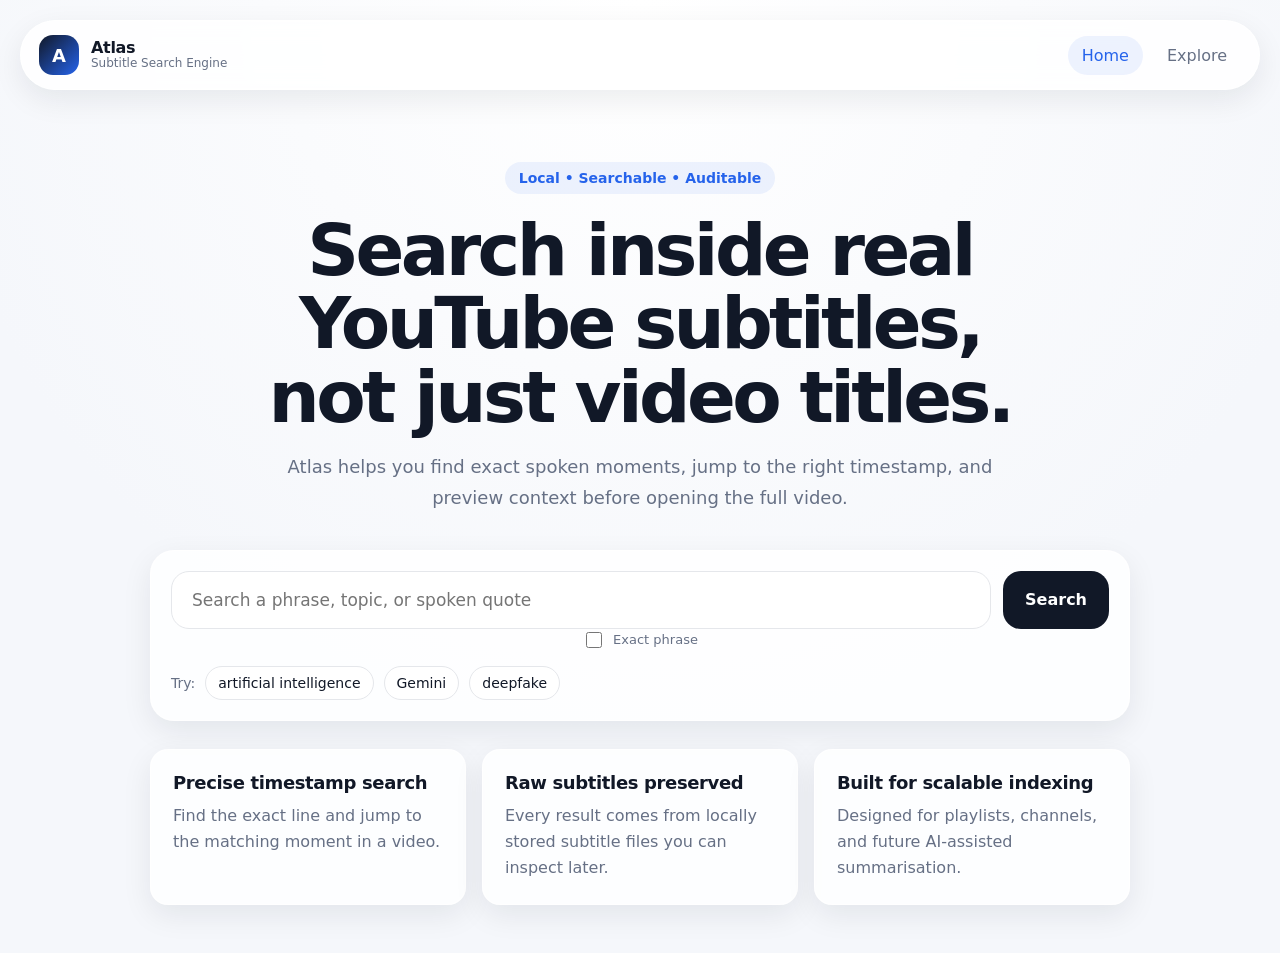
==== templates/index.html @ 1db36b54 "Initial commit" ====
<!DOCTYPE html>
<html lang="en">
<head>
  <meta charset="UTF-8" />
  <meta name="viewport" content="width=device-width, initial-scale=1.0" />
  <title>Atlas — Search Inside YouTube Subtitles</title>
  <link rel="stylesheet" href="/static/css/base.css" />
  <link rel="stylesheet" href="/static/css/index.css" />
</head>
<body>
  <header class="site-header">
    <div class="brand">
      <div class="brand-mark">A</div>
      <div class="brand-text">
        <span class="brand-title">Atlas</span>
        <span class="brand-subtitle">Subtitle Search Engine</span>
      </div>
    </div>

    <nav class="top-nav">
      <a href="/" class="nav-link active">Home</a>
      <a href="/results?q=Gemini" class="nav-link">Explore</a>
    </nav>
  </header>

  <main class="hero">
    <div class="hero-badge">Local • Searchable • Auditable</div>

    <h1 class="hero-title">
      Search inside real YouTube subtitles, not just video titles.
    </h1>

    <p class="hero-text">
      Atlas helps you find exact spoken moments, jump to the right timestamp,
      and preview context before opening the full video.
    </p>

    <form id="search-form" class="search-panel">
      <div class="search-input-wrap">
        <input
          id="search-input"
          class="search-input"
          type="text"
          placeholder="Search a phrase, topic, or spoken quote"
          autocomplete="off"
        />
        <button class="search-button" type="submit">Search</button>
      </div>

      <label class="exact-toggle">
  <input id="exact-search-toggle" type="checkbox" />
  <span>Exact phrase</span>
</label>

      <div class="search-hints">
        <span>Try:</span>
        <button type="button" class="hint-chip" data-query="artificial intelligence">artificial intelligence</button>
        <button type="button" class="hint-chip" data-query="Gemini">Gemini</button>
        <button type="button" class="hint-chip" data-query="deepfake">deepfake</button>
      </div>
    </form>

    <section class="feature-grid">
      <article class="feature-card">
        <h2>Precise timestamp search</h2>
        <p>Find the exact line and jump to the matching moment in a video.</p>
      </article>

      <article class="feature-card">
        <h2>Raw subtitles preserved</h2>
        <p>Every result comes from locally stored subtitle files you can inspect later.</p>
      </article>

      <article class="feature-card">
        <h2>Built for scalable indexing</h2>
        <p>Designed for playlists, channels, and future AI-assisted summarisation.</p>
      </article>
    </section>
  </main>

  <script src="/static/js/home.js"></script>
</body>
</html>
---- static/css/base.css ----
:root {
  --bg: #f5f7fb;
  --panel: rgba(255, 255, 255, 0.82);
  --panel-strong: #ffffff;
  --text: #111827;
  --muted: #667085;
  --line: #e5e7eb;
  --line-strong: #d0d5dd;
  --accent: #2563eb;
  --accent-soft: rgba(37, 99, 235, 0.08);
  --shadow: 0 10px 30px rgba(17, 24, 39, 0.08);
  --radius-lg: 24px;
  --radius-md: 18px;
  --radius-sm: 12px;
  --max-width: 1240px;
}

* {
  box-sizing: border-box;
}

html,
body {
  margin: 0;
  padding: 0;
  min-height: 100%;
  background: radial-gradient(circle at top, #ffffff 0%, var(--bg) 65%);
  color: var(--text);
  font-family: Inter, ui-sans-serif, system-ui, -apple-system, BlinkMacSystemFont, "Segoe UI", sans-serif;
}

a {
  color: inherit;
  text-decoration: none;
}

button,
input {
  font: inherit;
}

.hidden {
  display: none;
}

.site-header {
  width: min(var(--max-width), calc(100% - 32px));
  margin: 20px auto 0;
  padding: 14px 18px;
  background: var(--panel);
  border: 1px solid rgba(255, 255, 255, 0.7);
  backdrop-filter: blur(14px);
  border-radius: 999px;
  box-shadow: var(--shadow);
  display: flex;
  align-items: center;
  justify-content: space-between;
  gap: 16px;
}

.brand {
  display: flex;
  align-items: center;
  gap: 12px;
}

.brand-link {
  min-width: 0;
}

.brand-mark {
  width: 40px;
  height: 40px;
  border-radius: 14px;
  background: linear-gradient(135deg, #111827, #2563eb);
  color: #fff;
  display: grid;
  place-items: center;
  font-weight: 700;
  font-size: 18px;
  flex-shrink: 0;
}

.brand-text {
  display: flex;
  flex-direction: column;
  line-height: 1.05;
}

.brand-title {
  font-weight: 700;
  letter-spacing: -0.02em;
}

.brand-subtitle {
  color: var(--muted);
  font-size: 12px;
}

.search-input {
  width: 100%;
  border: 1px solid var(--line);
  background: #fff;
  color: var(--text);
  outline: none;
  transition: border-color 0.18s ease, box-shadow 0.18s ease;
}

.search-input:focus {
  border-color: rgba(37, 99, 235, 0.45);
  box-shadow: 0 0 0 4px rgba(37, 99, 235, 0.08);
}

.search-button {
  border: none;
  background: #111827;
  color: #fff;
  font-weight: 600;
  cursor: pointer;
  transition: background 0.18s ease, transform 0.12s ease;
}

.search-button:hover {
  background: #1f2937;
}

.search-button:active {
  transform: translateY(1px);
}

.search-input.compact {
  padding: 14px 16px;
  border-radius: 14px;
  font-size: 15px;
}

.search-button.compact {
  min-height: 48px;
  border-radius: 14px;
  padding: 0 18px;
}

@media (max-width: 980px) {
  .site-header {
    align-items: stretch;
    flex-direction: column;
  }
}
---- static/css/index.css ----
.top-nav {
  display: flex;
  gap: 10px;
}

.nav-link {
  padding: 10px 14px;
  border-radius: 999px;
  color: var(--muted);
  transition: background 0.18s ease, color 0.18s ease;
}

.nav-link.active,
.nav-link:hover {
  background: var(--accent-soft);
  color: var(--accent);
}

.hero {
  width: min(980px, calc(100% - 32px));
  margin: 72px auto 48px;
  text-align: center;
}

.hero-badge {
  display: inline-block;
  padding: 8px 14px;
  border-radius: 999px;
  background: var(--accent-soft);
  color: var(--accent);
  font-size: 14px;
  font-weight: 600;
}

.hero-title {
  margin: 20px auto 0;
  max-width: 820px;
  font-size: clamp(40px, 7vw, 72px);
  line-height: 1.02;
  letter-spacing: -0.05em;
}

.hero-text {
  max-width: 760px;
  margin: 18px auto 0;
  color: var(--muted);
  font-size: 18px;
  line-height: 1.7;
}

.search-panel {
  margin: 36px auto 0;
  padding: 20px;
  background: var(--panel);
  border: 1px solid rgba(255, 255, 255, 0.72);
  border-radius: var(--radius-lg);
  box-shadow: var(--shadow);
}

.search-input-wrap {
  display: flex;
  gap: 12px;
}

.search-input:not(.compact) {
  border-radius: 18px;
  padding: 18px 20px;
  font-size: 17px;
}

.search-button:not(.compact) {
  min-height: 58px;
  border-radius: 18px;
  padding: 0 22px;
}

.search-hints {
  margin-top: 14px;
  display: flex;
  gap: 10px;
  flex-wrap: wrap;
  align-items: center;
  color: var(--muted);
  font-size: 14px;
}

.hint-chip {
  border: 1px solid var(--line);
  background: #fff;
  color: var(--text);
  padding: 8px 12px;
  border-radius: 999px;
  cursor: pointer;
  transition: border-color 0.18s ease, background 0.18s ease;
}

.hint-chip:hover {
  border-color: var(--line-strong);
  background: #fafafa;
}

.feature-grid {
  margin-top: 28px;
  display: grid;
  grid-template-columns: repeat(3, 1fr);
  gap: 16px;
  text-align: left;
}

.feature-card {
  background: var(--panel);
  border: 1px solid rgba(255, 255, 255, 0.72);
  border-radius: var(--radius-md);
  box-shadow: var(--shadow);
  padding: 22px;
}

.feature-card h2 {
  margin: 0 0 10px;
  font-size: 18px;
  letter-spacing: -0.02em;
}

.feature-card p {
  margin: 0;
  color: var(--muted);
  line-height: 1.65;
}

@media (max-width: 980px) {
  .feature-grid {
    grid-template-columns: 1fr;
  }

  .search-input-wrap {
    flex-direction: column;
  }

  .top-nav {
    width: 100%;
  }
}

.exact-toggle {
  display: inline-flex;
  align-items: center;
  gap: 8px;
  font-size: 13px;
  color: var(--muted);
  user-select: none;
}

.exact-toggle input {
  width: 16px;
  height: 16px;
}
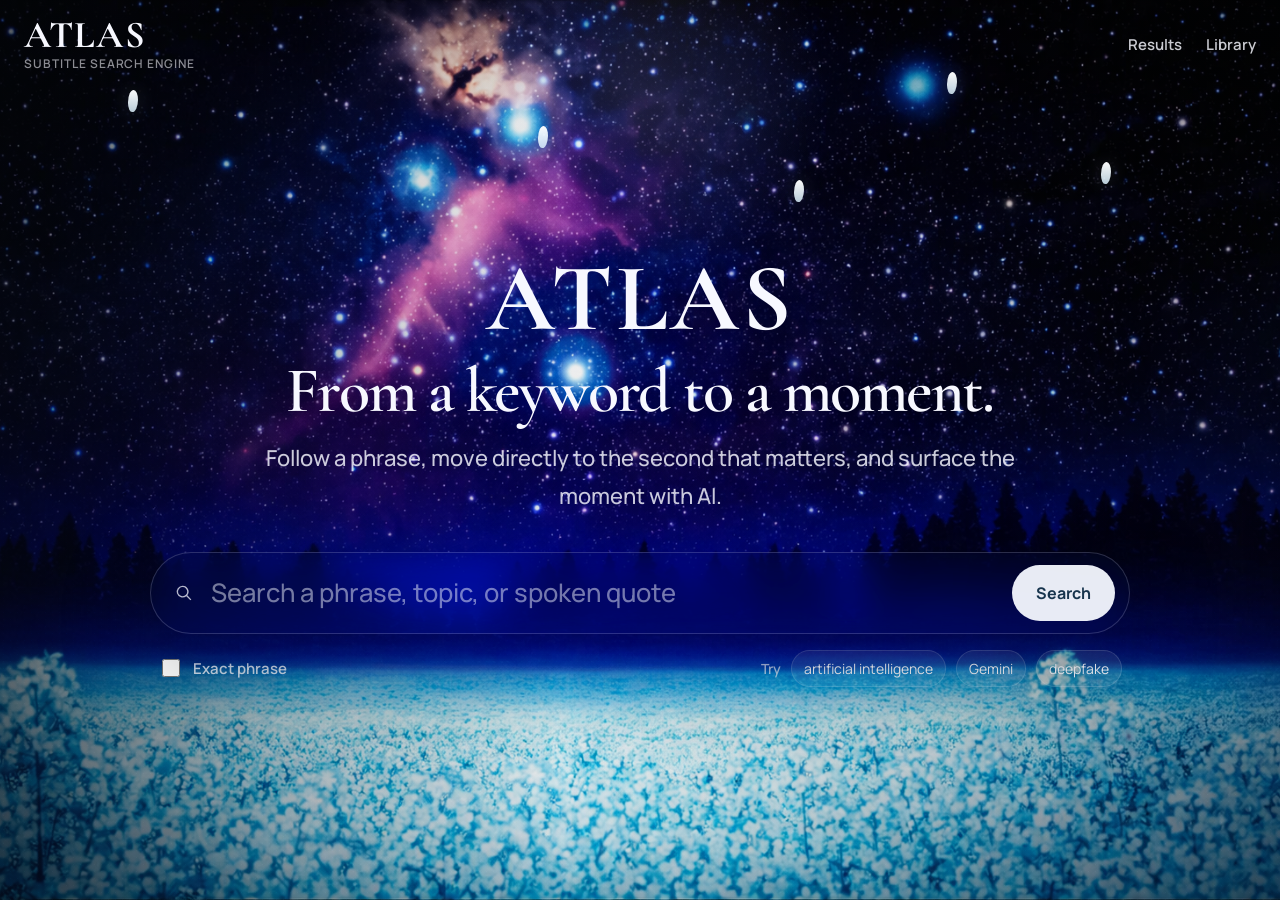
==== commit b47f2849: "Refine Atlas frontend pages and navigation" ====
--- a/templates/index.html
+++ b/templates/index.html
@@ -4,79 +4,94 @@
   <meta charset="UTF-8" />
   <meta name="viewport" content="width=device-width, initial-scale=1.0" />
   <title>Atlas — Search Inside YouTube Subtitles</title>
+
+  <link rel="preconnect" href="https://fonts.googleapis.com" />
+  <link rel="preconnect" href="https://fonts.gstatic.com" crossorigin />
+  <link
+    href="https://fonts.googleapis.com/css2?family=Cormorant+Garamond:wght@500;600;700&family=Manrope:wght@500;600;700&display=swap"
+    rel="stylesheet"
+  />
+
   <link rel="stylesheet" href="/static/css/base.css" />
   <link rel="stylesheet" href="/static/css/index.css" />
 </head>
 <body>
-  <header class="site-header">
-    <div class="brand">
-      <div class="brand-mark">A</div>
-      <div class="brand-text">
-        <span class="brand-title">Atlas</span>
-        <span class="brand-subtitle">Subtitle Search Engine</span>
-      </div>
+  <div class="home-page">
+    <div class="home-bg" aria-hidden="true">
+      <div class="home-bg-image"></div>
+      <div class="home-bg-shade"></div>
+      <div class="home-bg-grain"></div>
+
+      <div class="petal petal-a"></div>
+      <div class="petal petal-b"></div>
+      <div class="petal petal-c"></div>
+      <div class="petal petal-d"></div>
+      <div class="petal petal-e"></div>
     </div>
 
-    <nav class="top-nav">
-      <a href="/" class="nav-link active">Home</a>
-      <a href="/results?q=Gemini" class="nav-link">Explore</a>
-    </nav>
-  </header>
+    <header class="site-header">
+      <a href="/" class="brand">
+        <div class="brand-text">
+          <span class="brand-title">ATLAS</span>
+          <span class="brand-subtitle">Subtitle Search Engine</span>
+        </div>
+      </a>
 
-  <main class="hero">
-    <div class="hero-badge">Local • Searchable • Auditable</div>
+      <nav class="top-nav">
+        <a href="/results?q=Gemini" class="nav-link">Results</a>
+        <a href="/library" class="nav-link">Library</a>
+      </nav>
+    </header>
 
-    <h1 class="hero-title">
-      Search inside real YouTube subtitles, not just video titles.
-    </h1>
+    <main class="hero">
+      <section class="hero-copy">
+        <p class="hero-kicker">ATLAS</p>
 
-    <p class="hero-text">
-      Atlas helps you find exact spoken moments, jump to the right timestamp,
-      and preview context before opening the full video.
-    </p>
+        <h1 class="hero-title">
+          From a keyword to a moment.
+        </h1>
 
-    <form id="search-form" class="search-panel">
-      <div class="search-input-wrap">
-        <input
-          id="search-input"
-          class="search-input"
-          type="text"
-          placeholder="Search a phrase, topic, or spoken quote"
-          autocomplete="off"
-        />
-        <button class="search-button" type="submit">Search</button>
-      </div>
+        <p class="hero-text">
+          Follow a phrase, move directly to the second that matters, and surface the moment with AI.
+        </p>
 
-      <label class="exact-toggle">
-  <input id="exact-search-toggle" type="checkbox" />
-  <span>Exact phrase</span>
-</label>
+        <form id="search-form" class="search-panel">
+          <div class="search-input-wrap">
+            <svg class="search-icon" viewBox="0 0 24 24" aria-hidden="true">
+              <path
+                d="M10.5 4a6.5 6.5 0 1 0 4.03 11.6l4.44 4.44 1.06-1.06-4.44-4.44A6.5 6.5 0 0 0 10.5 4Zm0 1.5a5 5 0 1 1 0 10a5 5 0 0 1 0-10Z"
+                fill="currentColor"
+              />
+            </svg>
 
-      <div class="search-hints">
-        <span>Try:</span>
-        <button type="button" class="hint-chip" data-query="artificial intelligence">artificial intelligence</button>
-        <button type="button" class="hint-chip" data-query="Gemini">Gemini</button>
-        <button type="button" class="hint-chip" data-query="deepfake">deepfake</button>
-      </div>
-    </form>
+            <input
+              id="search-input"
+              class="search-input"
+              type="text"
+              placeholder="Search a phrase, topic, or spoken quote"
+              autocomplete="off"
+            />
 
-    <section class="feature-grid">
-      <article class="feature-card">
-        <h2>Precise timestamp search</h2>
-        <p>Find the exact line and jump to the matching moment in a video.</p>
-      </article>
+            <button class="search-button" type="submit">Search</button>
+          </div>
 
-      <article class="feature-card">
-        <h2>Raw subtitles preserved</h2>
-        <p>Every result comes from locally stored subtitle files you can inspect later.</p>
-      </article>
+          <div class="search-meta">
+            <label class="exact-toggle">
+              <input id="exact-search-toggle" type="checkbox" />
+              <span>Exact phrase</span>
+            </label>
 
-      <article class="feature-card">
-        <h2>Built for scalable indexing</h2>
-        <p>Designed for playlists, channels, and future AI-assisted summarisation.</p>
-      </article>
-    </section>
-  </main>
+            <div class="search-hints">
+              <span class="hints-label">Try</span>
+              <button type="button" class="hint-chip" data-query="artificial intelligence">artificial intelligence</button>
+              <button type="button" class="hint-chip" data-query="Gemini">Gemini</button>
+              <button type="button" class="hint-chip" data-query="deepfake">deepfake</button>
+            </div>
+          </div>
+        </form>
+      </section>
+    </main>
+  </div>
 
   <script src="/static/js/home.js"></script>
 </body>
--- a/static/css/base.css
+++ b/static/css/base.css
@@ -1,32 +1,50 @@
 :root {
   --bg: #f5f7fb;
+  --text: #111827;
+  --muted: #667085;
+
   --panel: rgba(255, 255, 255, 0.82);
   --panel-strong: #ffffff;
-  --text: #111827;
-  --muted: #667085;
+
   --line: #e5e7eb;
   --line-strong: #d0d5dd;
+
   --accent: #2563eb;
   --accent-soft: rgba(37, 99, 235, 0.08);
+
   --shadow: 0 10px 30px rgba(17, 24, 39, 0.08);
+
   --radius-lg: 24px;
   --radius-md: 18px;
   --radius-sm: 12px;
+
   --max-width: 1240px;
 }
 
-* {
+*,
+*::before,
+*::after {
   box-sizing: border-box;
 }
 
-html,
+html {
+  width: 100%;
+  min-height: 100%;
+  margin: 0 !important;
+  padding: 0 !important;
+  overflow-x: hidden;
+  background: #08111d;
+}
+
 body {
-  margin: 0;
-  padding: 0;
-  min-height: 100%;
-  background: radial-gradient(circle at top, #ffffff 0%, var(--bg) 65%);
+  width: 100%;
+  min-height: 100vh;
+  margin: 0 !important;
+  padding: 0 !important;
+  overflow-x: hidden;
+  background: var(--bg);
   color: var(--text);
-  font-family: Inter, ui-sans-serif, system-ui, -apple-system, BlinkMacSystemFont, "Segoe UI", sans-serif;
+  font-family: "Manrope", ui-sans-serif, system-ui, -apple-system, BlinkMacSystemFont, "Segoe UI", sans-serif;
 }
 
 a {
@@ -35,114 +53,203 @@
 }
 
 button,
-input {
+input,
+select,
+textarea {
   font: inherit;
 }
 
+img,
+picture,
+video,
+canvas,
+svg {
+  display: block;
+  max-width: 100%;
+}
+
+button {
+  border: 0;
+  background: none;
+  padding: 0;
+}
+
 .hidden {
-  display: none;
-}
-
-.site-header {
-  width: min(var(--max-width), calc(100% - 32px));
-  margin: 20px auto 0;
-  padding: 14px 18px;
-  background: var(--panel);
-  border: 1px solid rgba(255, 255, 255, 0.7);
-  backdrop-filter: blur(14px);
+  display: none !important;
+}
+
+.atlas-nav {
+  position: relative;
+  z-index: 30;
+  width: 100%;
+  padding: 14px 0 0;
+}
+
+.atlas-nav-inner {
+  width: min(1320px, calc(100vw - 32px));
+  margin: 0 auto;
+  min-height: 82px;
+  padding: 10px 16px 10px 18px;
+  display: grid;
+  grid-template-columns: 280px 1fr 72px;
+  align-items: center;
+  gap: 18px;
+
   border-radius: 999px;
-  box-shadow: var(--shadow);
-  display: flex;
-  align-items: center;
-  justify-content: space-between;
-  gap: 16px;
-}
-
-.brand {
-  display: flex;
-  align-items: center;
-  gap: 12px;
-}
-
-.brand-link {
+  border: 1px solid rgba(255, 255, 255, 0.42);
+
+  background:
+    linear-gradient(
+      180deg,
+      rgba(255, 255, 255, 0.82) 0%,
+      rgba(245, 248, 255, 0.68) 100%
+    );
+  box-shadow:
+    0 14px 36px rgba(15, 23, 42, 0.1),
+    inset 0 1px 0 rgba(255, 255, 255, 0.78);
+
+  backdrop-filter: blur(16px) saturate(135%);
+  -webkit-backdrop-filter: blur(16px) saturate(135%);
+}
+
+.atlas-nav-brand {
   min-width: 0;
-}
-
-.brand-mark {
-  width: 40px;
-  height: 40px;
-  border-radius: 14px;
-  background: linear-gradient(135deg, #111827, #2563eb);
-  color: #fff;
-  display: grid;
-  place-items: center;
-  font-weight: 700;
-  font-size: 18px;
-  flex-shrink: 0;
-}
-
-.brand-text {
   display: flex;
   flex-direction: column;
-  line-height: 1.05;
-}
-
-.brand-title {
+  justify-content: center;
+  text-decoration: none;
+}
+
+.atlas-nav-logo {
+  color: #0f172a;
+  font-family: "Cormorant Garamond", serif;
+  font-size: 42px;
+  line-height: 0.88;
   font-weight: 700;
-  letter-spacing: -0.02em;
-}
-
-.brand-subtitle {
-  color: var(--muted);
-  font-size: 12px;
-}
-
-.search-input {
-  width: 100%;
-  border: 1px solid var(--line);
-  background: #fff;
-  color: var(--text);
-  outline: none;
-  transition: border-color 0.18s ease, box-shadow 0.18s ease;
-}
-
-.search-input:focus {
-  border-color: rgba(37, 99, 235, 0.45);
-  box-shadow: 0 0 0 4px rgba(37, 99, 235, 0.08);
-}
-
-.search-button {
-  border: none;
-  background: #111827;
-  color: #fff;
-  font-weight: 600;
+  letter-spacing: 0.05em;
+  text-shadow: 0 1px 0 rgba(255, 255, 255, 0.7);
+}
+
+.atlas-nav-sub {
+  margin-top: 4px;
+  color: #6b7280;
+  font-size: 11px;
+  font-weight: 700;
+  letter-spacing: 0.14em;
+  text-transform: uppercase;
+}
+
+.atlas-nav-menu {
+  justify-self: center;
+  display: inline-flex;
+  align-items: center;
+  justify-content: center;
+  gap: 6px;
+  padding: 6px;
+  min-width: 0;
+
+  border-radius: 999px;
+  background: rgba(15, 23, 42, 0.045);
+  box-shadow: inset 0 1px 0 rgba(255, 255, 255, 0.45);
+}
+
+.atlas-nav-link {
+  position: relative;
+  display: inline-flex;
+  align-items: center;
+  justify-content: center;
+  min-height: 46px;
+  padding: 0 18px;
+  border-radius: 999px;
+
+  color: #334155;
+  font-size: 14px;
+  font-weight: 700;
+  letter-spacing: 0.03em;
+  text-decoration: none;
+
+  transition:
+    color 0.18s ease,
+    background 0.18s ease,
+    transform 0.18s ease,
+    box-shadow 0.18s ease;
+}
+
+.atlas-nav-link:hover {
+  color: #1d4ed8;
+  background: rgba(37, 99, 235, 0.08);
+  transform: translateY(-1px);
+}
+
+.atlas-nav-link-active {
+  color: #ffffff;
+  background:
+    linear-gradient(180deg, rgba(37, 99, 235, 0.96), rgba(29, 78, 216, 0.94));
+  box-shadow:
+    0 8px 18px rgba(37, 99, 235, 0.22),
+    inset 0 1px 0 rgba(255, 255, 255, 0.18);
+}
+
+.atlas-nav-tools {
+  display: flex;
+  justify-content: flex-end;
+  align-items: center;
+}
+
+.atlas-nav-orb {
+  position: relative;
+  width: 46px;
+  height: 46px;
+  border: 1px solid rgba(37, 99, 235, 0.18);
+  border-radius: 50%;
   cursor: pointer;
-  transition: background 0.18s ease, transform 0.12s ease;
-}
-
-.search-button:hover {
-  background: #1f2937;
-}
-
-.search-button:active {
-  transform: translateY(1px);
-}
-
-.search-input.compact {
-  padding: 14px 16px;
-  border-radius: 14px;
-  font-size: 15px;
-}
-
-.search-button.compact {
-  min-height: 48px;
-  border-radius: 14px;
-  padding: 0 18px;
+
+  background:
+    radial-gradient(circle at 35% 30%, rgba(255,255,255,0.95), rgba(255,255,255,0.18) 32%, rgba(37,99,235,0.2) 58%, rgba(29,78,216,0.38) 100%);
+  box-shadow:
+    0 8px 20px rgba(37, 99, 235, 0.18),
+    inset 0 1px 0 rgba(255,255,255,0.75);
+
+  transition: transform 0.18s ease, filter 0.18s ease, box-shadow 0.18s ease;
+}
+
+.atlas-nav-orb:hover {
+  transform: translateY(-1px) scale(1.03);
+  filter: brightness(1.04);
+  box-shadow:
+    0 12px 26px rgba(37, 99, 235, 0.24),
+    inset 0 1px 0 rgba(255,255,255,0.8);
+}
+
+.atlas-nav-orb-core {
+  position: absolute;
+  inset: 50% auto auto 50%;
+  width: 10px;
+  height: 10px;
+  border-radius: 50%;
+  transform: translate(-50%, -50%);
+  background: rgba(255,255,255,0.95);
+  box-shadow: 0 0 12px rgba(255,255,255,0.95);
 }
 
 @media (max-width: 980px) {
-  .site-header {
-    align-items: stretch;
-    flex-direction: column;
+  .atlas-nav-inner {
+    grid-template-columns: 1fr;
+    gap: 12px;
+    border-radius: 28px;
+    padding: 14px;
+  }
+
+  .atlas-nav-brand {
+    align-items: center;
+    text-align: center;
+  }
+
+  .atlas-nav-menu {
+    flex-wrap: wrap;
+  }
+
+  .atlas-nav-tools {
+    display: none;
   }
 }
--- a/static/css/index.css
+++ b/static/css/index.css
@@ -1,156 +1,377 @@
+.home-page {
+  position: relative;
+  min-height: 100vh;
+  width: 100vw;
+  margin: 0;
+  overflow: hidden;
+  background: linear-gradient(180deg, #08111d 0%, #112746 46%, #183764 100%);
+}
+
+.home-bg {
+  position: absolute;
+  inset: 0;
+  pointer-events: none;
+}
+
+.home-bg-image,
+.home-bg-shade,
+.home-bg-grain {
+  position: absolute;
+  inset: 0;
+}
+
+.home-bg-image {
+  background: url("/static/img/blue.png") center center / cover no-repeat;
+}
+
+.home-bg-shade {
+  background:
+    radial-gradient(circle at 50% 10%, rgba(220, 234, 255, 0.12), transparent 18%),
+    linear-gradient(
+      90deg,
+      rgba(4, 8, 13, 0.52) 0%,
+      rgba(4, 8, 13, 0.26) 20%,
+      rgba(4, 8, 13, 0.06) 44%,
+      rgba(4, 7, 12, 0.24) 100%
+    );
+}
+
+.home-bg-grain {
+  opacity: 0.08;
+  background-image: radial-gradient(rgba(255, 255, 255, 0.9) 0.6px, transparent 0.6px);
+  background-size: 7px 7px;
+  mix-blend-mode: soft-light;
+}
+
+.petal {
+  position: absolute;
+  width: 10px;
+  height: 22px;
+  border-radius: 100% 78% 100% 72%;
+  background: linear-gradient(180deg, rgba(255, 255, 255, 0.98), rgba(220, 242, 255, 0.84));
+  box-shadow: 0 0 20px rgba(220, 236, 255, 0.18);
+  filter: blur(0.15px);
+}
+
+.petal-a { top: 10%; left: 10%; animation: petalA 15s linear infinite; }
+.petal-b { top: 8%; left: 74%; animation: petalB 18s linear infinite; }
+.petal-c { top: 18%; left: 86%; animation: petalC 16s linear infinite; }
+.petal-d { top: 14%; left: 42%; animation: petalD 20s linear infinite; }
+.petal-e { top: 20%; left: 62%; animation: petalE 17s linear infinite; }
+
+.site-header {
+  position: relative;
+  z-index: 2;
+  width: min(1240px, calc(100% - 48px));
+  margin: 0 auto;
+  padding-top: 18px;
+  display: flex;
+  justify-content: space-between;
+  align-items: center;
+}
+
+.brand {
+  display: inline-flex;
+  align-items: center;
+  color: inherit;
+  text-decoration: none;
+}
+
+.brand-text {
+  display: flex;
+  flex-direction: column;
+}
+
+.brand-title {
+  color: #f7f8ff;
+  font-family: "Cormorant Garamond", serif;
+  font-size: 38px;
+  line-height: 0.92;
+  font-weight: 700;
+  letter-spacing: 0.03em;
+}
+
+.brand-subtitle {
+  margin-top: 2px;
+  color: rgba(247, 248, 255, 0.56);
+  font-size: 12px;
+  font-weight: 600;
+  letter-spacing: 0.08em;
+  text-transform: uppercase;
+}
+
 .top-nav {
   display: flex;
-  gap: 10px;
+  gap: 24px;
 }
 
 .nav-link {
-  padding: 10px 14px;
-  border-radius: 999px;
-  color: var(--muted);
-  transition: background 0.18s ease, color 0.18s ease;
-}
-
-.nav-link.active,
+  padding: 0;
+  border-radius: 0;
+  color: rgba(247, 248, 255, 0.82);
+  font-size: 15px;
+  font-weight: 600;
+  background: transparent;
+  transition: transform 0.18s ease, opacity 0.18s ease;
+}
+
 .nav-link:hover {
-  background: var(--accent-soft);
-  color: var(--accent);
+  color: #f7f8ff;
+  transform: translateY(-1px);
 }
 
 .hero {
-  width: min(980px, calc(100% - 32px));
-  margin: 72px auto 48px;
+  position: relative;
+  z-index: 2;
+  width: min(1240px, calc(100% - 48px));
+  min-height: calc(100vh - 84px);
+  margin: 0 auto;
+  display: flex;
+  align-items: center;
+  justify-content: center;
+  padding: 92px 0 108px;
+}
+
+.hero-copy {
+  width: min(980px, 100%);
   text-align: center;
 }
 
-.hero-badge {
-  display: inline-block;
-  padding: 8px 14px;
-  border-radius: 999px;
-  background: var(--accent-soft);
-  color: var(--accent);
-  font-size: 14px;
-  font-weight: 600;
+.hero-kicker {
+  margin: 0;
+  color: #f7f8ff;
+  font-family: "Cormorant Garamond", serif;
+  font-size: clamp(54px, 7.5vw, 132px);
+  line-height: 0.88;
+  letter-spacing: 0.03em;
+  font-weight: 700;
+  text-shadow: 0 12px 42px rgba(0, 0, 0, 0.22);
 }
 
 .hero-title {
-  margin: 20px auto 0;
-  max-width: 820px;
-  font-size: clamp(40px, 7vw, 72px);
-  line-height: 1.02;
-  letter-spacing: -0.05em;
+  max-width: 980px;
+  margin: 18px auto 0;
+  color: #f7f8ff;
+  font-family: "Cormorant Garamond", serif;
+  font-size: clamp(40px, 5vw, 82px);
+  line-height: 0.97;
+  font-weight: 600;
+  letter-spacing: -0.03em;
+  text-shadow: 0 8px 30px rgba(0, 0, 0, 0.14);
 }
 
 .hero-text {
   max-width: 760px;
   margin: 18px auto 0;
-  color: var(--muted);
-  font-size: 18px;
-  line-height: 1.7;
+  color: rgba(247, 248, 255, 0.82);
+  font-size: clamp(18px, 2vw, 22px);
+  line-height: 1.72;
+  font-weight: 500;
 }
 
 .search-panel {
+  width: min(980px, 100%);
   margin: 36px auto 0;
-  padding: 20px;
-  background: var(--panel);
-  border: 1px solid rgba(255, 255, 255, 0.72);
-  border-radius: var(--radius-lg);
-  box-shadow: var(--shadow);
+  padding: 0;
+  background: transparent;
+  border: 0;
+  border-radius: 0;
+  box-shadow: none;
 }
 
 .search-input-wrap {
   display: flex;
-  gap: 12px;
-}
-
-.search-input:not(.compact) {
-  border-radius: 18px;
-  padding: 18px 20px;
-  font-size: 17px;
-}
-
-.search-button:not(.compact) {
-  min-height: 58px;
-  border-radius: 18px;
-  padding: 0 22px;
+  align-items: center;
+  gap: 14px;
+  min-height: 82px;
+  padding: 0 14px 0 22px;
+  border-radius: 999px;
+  background: rgba(8, 17, 30, 0.2);
+  border: 1px solid rgba(229, 238, 255, 0.18);
+  backdrop-filter: blur(18px) saturate(135%);
+  -webkit-backdrop-filter: blur(18px) saturate(135%);
+  box-shadow: 0 28px 90px rgba(0, 0, 0, 0.34);
+}
+
+.search-icon {
+  width: 22px;
+  height: 22px;
+  color: rgba(245, 248, 255, 0.74);
+  flex: 0 0 auto;
+}
+
+.search-input {
+  flex: 1;
+  min-width: 0;
+  border: 0;
+  outline: none;
+  background: transparent;
+  color: #f7f8ff;
+  font-size: clamp(20px, 2vw, 28px);
+  font-weight: 500;
+}
+
+.search-input::placeholder {
+  color: rgba(245, 248, 255, 0.48);
+}
+
+.search-button {
+  height: 56px;
+  min-height: 56px;
+  padding: 0 24px;
+  border: 0;
+  border-radius: 999px;
+  background: rgba(245, 248, 255, 0.95);
+  color: #17344d;
+  font-size: 16px;
+  font-weight: 700;
+  cursor: pointer;
+  transition: transform 0.16s ease, background 0.16s ease;
+}
+
+.search-button:hover {
+  transform: translateY(-1px);
+  background: #ffffff;
+}
+
+.search-meta {
+  display: flex;
+  justify-content: space-between;
+  align-items: center;
+  gap: 18px;
+  flex-wrap: wrap;
+  margin-top: 16px;
+  padding: 0 8px;
+}
+
+.exact-toggle {
+  display: inline-flex;
+  align-items: center;
+  gap: 10px;
+  font-size: 15px;
+  color: rgba(247, 248, 255, 0.82);
+  font-weight: 600;
+  user-select: none;
+}
+
+.exact-toggle input {
+  width: 18px;
+  height: 18px;
 }
 
 .search-hints {
-  margin-top: 14px;
   display: flex;
   gap: 10px;
   flex-wrap: wrap;
   align-items: center;
-  color: var(--muted);
+  color: rgba(247, 248, 255, 0.82);
   font-size: 14px;
 }
 
+.hints-label {
+  color: rgba(247, 248, 255, 0.68);
+  font-weight: 600;
+}
+
 .hint-chip {
-  border: 1px solid var(--line);
-  background: #fff;
-  color: var(--text);
+  border: 1px solid rgba(229, 238, 255, 0.16);
+  background: rgba(255, 255, 255, 0.08);
+  color: #f7f8ff;
   padding: 8px 12px;
   border-radius: 999px;
   cursor: pointer;
-  transition: border-color 0.18s ease, background 0.18s ease;
+  transition: border-color 0.18s ease, background 0.18s ease, transform 0.18s ease;
 }
 
 .hint-chip:hover {
-  border-color: var(--line-strong);
-  background: #fafafa;
-}
-
-.feature-grid {
-  margin-top: 28px;
-  display: grid;
-  grid-template-columns: repeat(3, 1fr);
-  gap: 16px;
-  text-align: left;
-}
-
-.feature-card {
-  background: var(--panel);
-  border: 1px solid rgba(255, 255, 255, 0.72);
-  border-radius: var(--radius-md);
-  box-shadow: var(--shadow);
-  padding: 22px;
-}
-
-.feature-card h2 {
-  margin: 0 0 10px;
-  font-size: 18px;
-  letter-spacing: -0.02em;
-}
-
-.feature-card p {
-  margin: 0;
-  color: var(--muted);
-  line-height: 1.65;
-}
-
-@media (max-width: 980px) {
-  .feature-grid {
-    grid-template-columns: 1fr;
+  border-color: rgba(229, 238, 255, 0.28);
+  background: rgba(255, 255, 255, 0.14);
+  transform: translateY(-1px);
+}
+
+@keyframes petalA {
+  0% { transform: translate3d(0, 0, 0) rotate(0deg); opacity: 0; }
+  8% { opacity: 1; }
+  100% { transform: translate3d(220px, 600px, 0) rotate(220deg); opacity: 0; }
+}
+
+@keyframes petalB {
+  0% { transform: translate3d(0, 0, 0) rotate(0deg); opacity: 0; }
+  10% { opacity: 1; }
+  100% { transform: translate3d(-160px, 620px, 0) rotate(240deg); opacity: 0; }
+}
+
+@keyframes petalC {
+  0% { transform: translate3d(0, 0, 0) rotate(0deg); opacity: 0; }
+  12% { opacity: 1; }
+  100% { transform: translate3d(-120px, 560px, 0) rotate(180deg); opacity: 0; }
+}
+
+@keyframes petalD {
+  0% { transform: translate3d(0, 0, 0) rotate(0deg); opacity: 0; }
+  10% { opacity: 1; }
+  100% { transform: translate3d(140px, 640px, 0) rotate(210deg); opacity: 0; }
+}
+
+@keyframes petalE {
+  0% { transform: translate3d(0, 0, 0) rotate(0deg); opacity: 0; }
+  10% { opacity: 1; }
+  100% { transform: translate3d(-200px, 600px, 0) rotate(220deg); opacity: 0; }
+}
+
+@media (max-width: 860px) {
+  .site-header,
+  .hero {
+    width: min(100% - 24px, 1240px);
+  }
+
+  .site-header {
+    padding-top: 16px;
+  }
+
+  .hero {
+    min-height: calc(100vh - 70px);
+    padding: 76px 0 82px;
+  }
+
+  .search-meta {
+    align-items: flex-start;
+  }
+}
+
+@media (max-width: 720px) {
+  .brand-title {
+    font-size: 30px;
+  }
+
+  .hero-kicker {
+    font-size: clamp(46px, 13vw, 72px);
+  }
+
+  .hero-title {
+    font-size: clamp(36px, 10vw, 54px);
+  }
+
+  .hero-text {
+    font-size: 17px;
   }
 
   .search-input-wrap {
-    flex-direction: column;
-  }
-
-  .top-nav {
-    width: 100%;
-  }
-}
-
-.exact-toggle {
-  display: inline-flex;
-  align-items: center;
-  gap: 8px;
-  font-size: 13px;
-  color: var(--muted);
-  user-select: none;
-}
-
-.exact-toggle input {
-  width: 16px;
-  height: 16px;
+    min-height: 72px;
+    padding-left: 18px;
+  }
+
+  .search-input {
+    font-size: 18px;
+  }
+
+  .search-button {
+    height: 50px;
+    min-height: 50px;
+    padding: 0 18px;
+  }
+
+  .search-meta {
+    padding: 0 2px;
+  }
 }
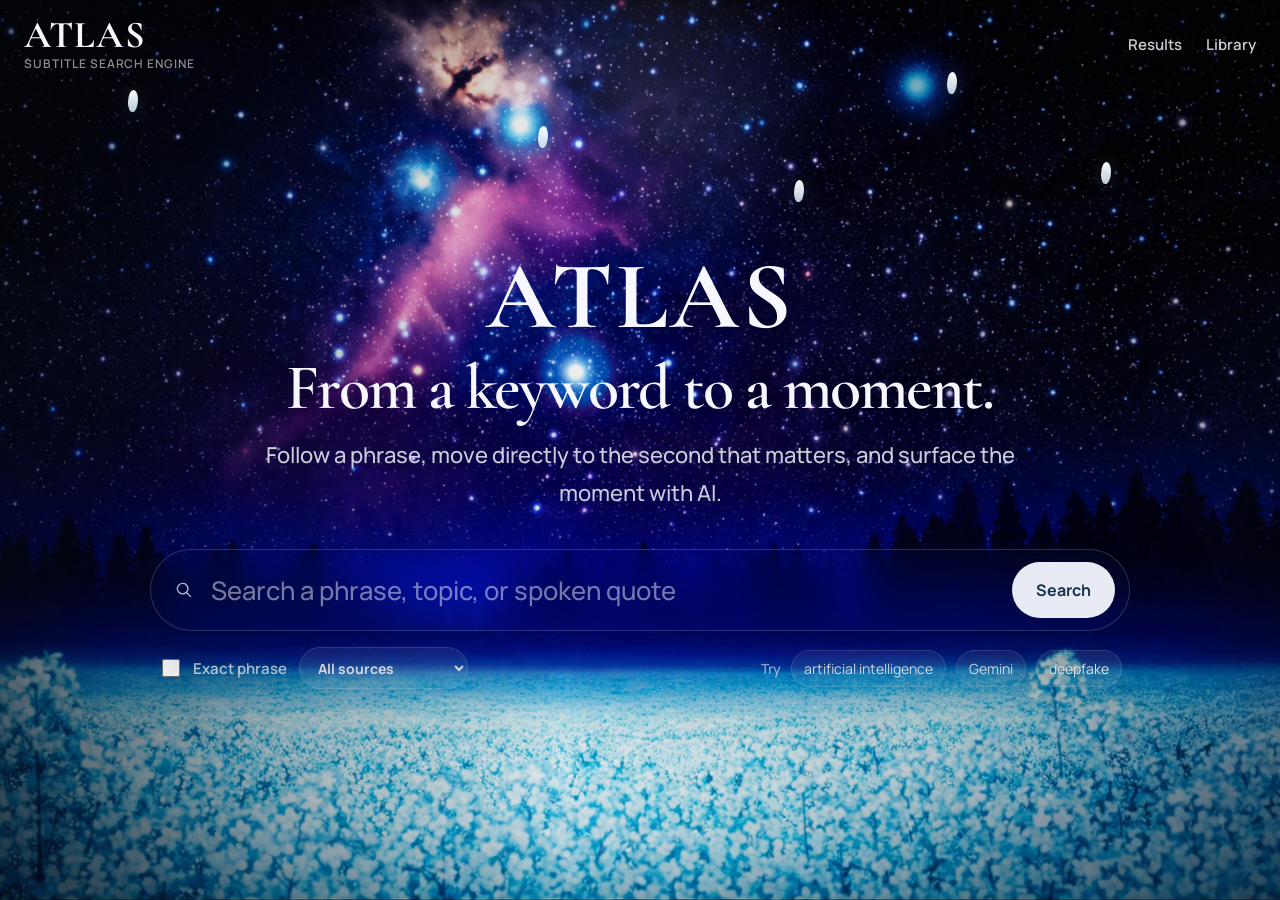
==== commit 959df505: "Add source filter flow for homepage and results" ====
--- a/templates/index.html
+++ b/templates/index.html
@@ -75,11 +75,27 @@
             <button class="search-button" type="submit">Search</button>
           </div>
 
-          <div class="search-meta">
-            <label class="exact-toggle">
-              <input id="exact-search-toggle" type="checkbox" />
-              <span>Exact phrase</span>
-            </label>
+          <div class="search-controls">
+            <div class="search-controls-left">
+              <label class="exact-toggle">
+                <input id="exact-search-toggle" type="checkbox" />
+                <span>Exact phrase</span>
+              </label>
+
+              <select id="home-source-mode" class="home-scope-select" aria-label="Source scope">
+                <option value="all">All sources</option>
+                <option value="selected">Selected sources</option>
+              </select>
+
+              <button
+                id="home-source-picker-btn"
+                type="button"
+                class="home-source-picker-btn"
+                style="display: none;"
+              >
+                Choose sources
+              </button>
+            </div>
 
             <div class="search-hints">
               <span class="hints-label">Try</span>
@@ -91,6 +107,51 @@
         </form>
       </section>
     </main>
+
+    <div id="home-source-modal" class="home-source-modal hidden" aria-hidden="true">
+      <div id="home-source-modal-backdrop" class="home-source-modal-backdrop"></div>
+
+      <div
+        class="home-source-modal-dialog"
+        role="dialog"
+        aria-modal="true"
+        aria-labelledby="home-source-modal-title"
+      >
+        <div class="home-source-modal-head">
+          <div class="home-source-modal-copy">
+            <div class="home-source-modal-kicker">Source filter</div>
+            <h2 id="home-source-modal-title" class="home-source-modal-title">Choose sources for search</h2>
+            <p class="home-source-modal-text">
+              Select one or more library sources to narrow Atlas search results.
+            </p>
+          </div>
+
+          <button
+            id="home-source-modal-close"
+            type="button"
+            class="home-source-modal-close"
+            aria-label="Close source chooser"
+          >
+            ×
+          </button>
+        </div>
+
+        <div id="home-source-modal-body" class="home-source-modal-body"></div>
+
+        <div class="home-source-modal-foot">
+          <div id="home-source-modal-count" class="home-source-modal-count">0 selected</div>
+
+          <div class="home-source-modal-actions">
+            <button id="home-source-clear-btn" type="button" class="home-source-modal-btn">
+              Clear
+            </button>
+            <button id="home-source-done-btn" type="button" class="home-source-modal-btn primary">
+              Done
+            </button>
+          </div>
+        </div>
+      </div>
+    </div>
   </div>
 
   <script src="/static/js/home.js"></script>
--- a/static/css/index.css
+++ b/static/css/index.css
@@ -5,6 +5,10 @@
   margin: 0;
   overflow: hidden;
   background: linear-gradient(180deg, #08111d 0%, #112746 46%, #183764 100%);
+}
+
+body.home-modal-open {
+  overflow: hidden;
 }
 
 .home-bg {
@@ -234,7 +238,7 @@
   background: #ffffff;
 }
 
-.search-meta {
+.search-controls {
   display: flex;
   justify-content: space-between;
   align-items: center;
@@ -242,6 +246,13 @@
   flex-wrap: wrap;
   margin-top: 16px;
   padding: 0 8px;
+}
+
+.search-controls-left {
+  display: flex;
+  align-items: center;
+  gap: 12px;
+  flex-wrap: wrap;
 }
 
 .exact-toggle {
@@ -259,6 +270,59 @@
   height: 18px;
 }
 
+.home-scope-select {
+  min-height: 42px;
+  padding: 0 14px;
+  border-radius: 999px;
+  border: 1px solid rgba(229, 238, 255, 0.16);
+  background: rgba(255, 255, 255, 0.08);
+  color: #f7f8ff;
+  font-size: 14px;
+  font-weight: 700;
+  outline: none;
+  cursor: pointer;
+  transition: border-color 0.18s ease, background 0.18s ease, box-shadow 0.18s ease;
+}
+
+.home-scope-select:hover {
+  border-color: rgba(229, 238, 255, 0.28);
+  background: rgba(255, 255, 255, 0.12);
+}
+
+.home-scope-select:focus {
+  border-color: rgba(229, 238, 255, 0.34);
+  box-shadow: 0 0 0 4px rgba(229, 238, 255, 0.08);
+  background: rgba(255, 255, 255, 0.14);
+}
+
+.home-scope-select option {
+  color: #121925;
+  background: #ffffff;
+}
+
+.home-source-picker-btn {
+  display: inline-flex;
+  align-items: center;
+  justify-content: center;
+  min-height: 42px;
+  padding: 0 16px;
+  border-radius: 999px;
+  border: 1px solid rgba(229, 238, 255, 0.16);
+  background: rgba(255, 255, 255, 0.08);
+  color: #f7f8ff;
+  font-size: 14px;
+  font-weight: 700;
+  white-space: nowrap;
+  cursor: pointer;
+  transition: border-color 0.18s ease, background 0.18s ease, transform 0.18s ease, box-shadow 0.18s ease;
+}
+
+.home-source-picker-btn:hover {
+  border-color: rgba(229, 238, 255, 0.28);
+  background: rgba(255, 255, 255, 0.14);
+  transform: translateY(-1px);
+}
+
 .search-hints {
   display: flex;
   gap: 10px;
@@ -289,6 +353,275 @@
   transform: translateY(-1px);
 }
 
+/* modal */
+
+.home-source-modal {
+  position: fixed;
+  inset: 0;
+  z-index: 40;
+  display: grid;
+  place-items: center;
+  padding: 28px;
+}
+
+.home-source-modal.hidden {
+  display: none;
+}
+
+.home-source-modal-backdrop {
+  position: absolute;
+  inset: 0;
+  background:
+    radial-gradient(circle at 50% 30%, rgba(111, 157, 255, 0.10), transparent 28%),
+    rgba(5, 10, 18, 0.56);
+  backdrop-filter: blur(12px);
+  -webkit-backdrop-filter: blur(12px);
+}
+
+.home-source-modal-dialog {
+  position: relative;
+  width: min(760px, calc(100vw - 48px));
+  max-height: min(78vh, 820px);
+  border-radius: 32px;
+  border: 1px solid rgba(229, 238, 255, 0.12);
+  background:
+    linear-gradient(180deg, rgba(18, 28, 46, 0.96) 0%, rgba(12, 20, 34, 0.96) 100%);
+  box-shadow:
+    0 30px 80px rgba(0, 0, 0, 0.36),
+    inset 0 1px 0 rgba(255, 255, 255, 0.06);
+  overflow: hidden;
+}
+
+.home-source-modal-head {
+  display: flex;
+  justify-content: space-between;
+  align-items: flex-start;
+  gap: 18px;
+  padding: 26px 28px 18px;
+  border-bottom: 1px solid rgba(229, 238, 255, 0.08);
+}
+
+.home-source-modal-copy {
+  min-width: 0;
+}
+
+.home-source-modal-kicker {
+  margin-bottom: 8px;
+  color: rgba(247, 248, 255, 0.54);
+  font-size: 12px;
+  font-weight: 700;
+  text-transform: uppercase;
+  letter-spacing: 0.08em;
+}
+
+.home-source-modal-title {
+  margin: 0;
+  color: #f7f8ff;
+  font-family: "Cormorant Garamond", serif;
+  font-size: clamp(30px, 4vw, 42px);
+  line-height: 0.98;
+  font-weight: 600;
+  letter-spacing: -0.02em;
+}
+
+.home-source-modal-text {
+  margin: 10px 0 0;
+  color: rgba(247, 248, 255, 0.70);
+  font-size: 15px;
+  line-height: 1.7;
+  font-weight: 500;
+}
+
+.home-source-modal-close {
+  flex: 0 0 auto;
+  width: 42px;
+  height: 42px;
+  border: 1px solid rgba(229, 238, 255, 0.12);
+  border-radius: 999px;
+  background: rgba(255, 255, 255, 0.06);
+  color: #f7f8ff;
+  font-size: 24px;
+  line-height: 1;
+  cursor: pointer;
+  transition: border-color 0.18s ease, background 0.18s ease, transform 0.18s ease;
+}
+
+.home-source-modal-close:hover {
+  border-color: rgba(229, 238, 255, 0.24);
+  background: rgba(255, 255, 255, 0.12);
+  transform: translateY(-1px);
+}
+
+.home-source-modal-body {
+  padding: 18px 28px 10px;
+  overflow: auto;
+  max-height: calc(min(78vh, 820px) - 212px);
+}
+
+.home-source-grid {
+  display: grid;
+  gap: 12px;
+}
+
+.home-source-card {
+  display: grid;
+  grid-template-columns: auto minmax(0, 1fr);
+  gap: 14px;
+  align-items: start;
+  padding: 16px 18px;
+  border-radius: 22px;
+  border: 1px solid rgba(229, 238, 255, 0.08);
+  background: rgba(255, 255, 255, 0.04);
+  cursor: pointer;
+  transition: border-color 0.18s ease, background 0.18s ease, transform 0.18s ease, box-shadow 0.18s ease;
+}
+
+.home-source-card:hover {
+  border-color: rgba(229, 238, 255, 0.16);
+  background: rgba(255, 255, 255, 0.08);
+  transform: translateY(-1px);
+}
+
+.home-source-card.is-selected {
+  border-color: rgba(144, 185, 255, 0.34);
+  background: linear-gradient(180deg, rgba(92, 135, 255, 0.16), rgba(255, 255, 255, 0.06));
+  box-shadow: 0 10px 28px rgba(41, 77, 168, 0.18);
+}
+
+.home-source-card-check {
+  position: relative;
+  width: 20px;
+  height: 20px;
+  margin-top: 2px;
+}
+
+.home-source-card-check input {
+  position: absolute;
+  inset: 0;
+  opacity: 0;
+  cursor: pointer;
+}
+
+.home-source-check-ui {
+  position: absolute;
+  inset: 0;
+  border-radius: 6px;
+  border: 1px solid rgba(229, 238, 255, 0.22);
+  background: rgba(255, 255, 255, 0.04);
+  transition: border-color 0.18s ease, background 0.18s ease, box-shadow 0.18s ease;
+}
+
+.home-source-card.is-selected .home-source-check-ui {
+  border-color: rgba(173, 204, 255, 0.40);
+  background: linear-gradient(180deg, rgba(130, 174, 255, 0.92), rgba(86, 129, 255, 0.92));
+  box-shadow: 0 0 0 4px rgba(111, 157, 255, 0.10);
+}
+
+.home-source-card.is-selected .home-source-check-ui::after {
+  content: "";
+  position: absolute;
+  left: 6px;
+  top: 2px;
+  width: 5px;
+  height: 10px;
+  border: solid #ffffff;
+  border-width: 0 2px 2px 0;
+  transform: rotate(45deg);
+}
+
+.home-source-card-main {
+  min-width: 0;
+  display: grid;
+  gap: 4px;
+}
+
+.home-source-card-title {
+  color: #f7f8ff;
+  font-size: 15px;
+  font-weight: 700;
+  line-height: 1.45;
+  word-break: break-word;
+}
+
+.home-source-card-meta {
+  color: rgba(247, 248, 255, 0.52);
+  font-size: 12px;
+  font-weight: 700;
+  text-transform: uppercase;
+  letter-spacing: 0.06em;
+}
+
+.home-source-empty-state {
+  padding: 20px 4px 28px;
+  text-align: center;
+}
+
+.home-source-empty-title {
+  color: #f7f8ff;
+  font-family: "Cormorant Garamond", serif;
+  font-size: 34px;
+  line-height: 1;
+  font-weight: 600;
+}
+
+.home-source-empty-text {
+  margin-top: 10px;
+  color: rgba(247, 248, 255, 0.68);
+  font-size: 15px;
+  line-height: 1.7;
+}
+
+.home-source-modal-foot {
+  display: flex;
+  justify-content: space-between;
+  align-items: center;
+  gap: 14px;
+  padding: 18px 28px 24px;
+  border-top: 1px solid rgba(229, 238, 255, 0.08);
+  background: rgba(255, 255, 255, 0.03);
+}
+
+.home-source-modal-count {
+  color: rgba(247, 248, 255, 0.62);
+  font-size: 14px;
+  font-weight: 700;
+}
+
+.home-source-modal-actions {
+  display: flex;
+  gap: 10px;
+  flex-wrap: wrap;
+}
+
+.home-source-modal-btn {
+  min-height: 42px;
+  padding: 0 16px;
+  border-radius: 14px;
+  border: 1px solid rgba(229, 238, 255, 0.14);
+  background: rgba(255, 255, 255, 0.08);
+  color: #f7f8ff;
+  font-size: 14px;
+  font-weight: 700;
+  cursor: pointer;
+  transition: border-color 0.18s ease, background 0.18s ease, transform 0.18s ease;
+}
+
+.home-source-modal-btn:hover {
+  border-color: rgba(229, 238, 255, 0.24);
+  background: rgba(255, 255, 255, 0.12);
+  transform: translateY(-1px);
+}
+
+.home-source-modal-btn.primary {
+  border-color: transparent;
+  background: rgba(245, 248, 255, 0.95);
+  color: #17344d;
+}
+
+.home-source-modal-btn.primary:hover {
+  background: #ffffff;
+}
+
 @keyframes petalA {
   0% { transform: translate3d(0, 0, 0) rotate(0deg); opacity: 0; }
   8% { opacity: 1; }
@@ -334,8 +667,20 @@
     padding: 76px 0 82px;
   }
 
-  .search-meta {
+  .search-controls {
     align-items: flex-start;
+  }
+
+  .search-controls-left {
+    width: 100%;
+  }
+
+  .search-hints {
+    width: 100%;
+  }
+
+  .home-source-modal-dialog {
+    width: min(760px, calc(100vw - 24px));
   }
 }
 
@@ -371,7 +716,67 @@
     padding: 0 18px;
   }
 
-  .search-meta {
+  .search-controls {
     padding: 0 2px;
   }
+
+  .home-source-modal-head,
+  .home-source-modal-body,
+  .home-source-modal-foot {
+    padding-left: 20px;
+    padding-right: 20px;
+  }
+
+  .home-source-modal-title {
+    font-size: 34px;
+  }
+
+  .home-source-card {
+    border-radius: 18px;
+    padding: 14px 14px;
+  }
+}
+
+@media (max-width: 620px) {
+  .search-controls-left {
+    flex-direction: column;
+    align-items: stretch;
+  }
+
+  .home-scope-select,
+  .home-source-picker-btn {
+    width: 100%;
+  }
+
+  .search-hints {
+    gap: 8px;
+  }
+
+  .home-source-modal {
+    padding: 12px;
+  }
+
+  .home-source-modal-dialog {
+    width: 100%;
+    max-height: 86vh;
+    border-radius: 26px;
+  }
+
+  .home-source-modal-head {
+    flex-direction: row;
+    align-items: flex-start;
+  }
+
+  .home-source-modal-foot {
+    flex-direction: column;
+    align-items: stretch;
+  }
+
+  .home-source-modal-actions {
+    width: 100%;
+  }
+
+  .home-source-modal-btn {
+    flex: 1 1 0;
+  }
 }
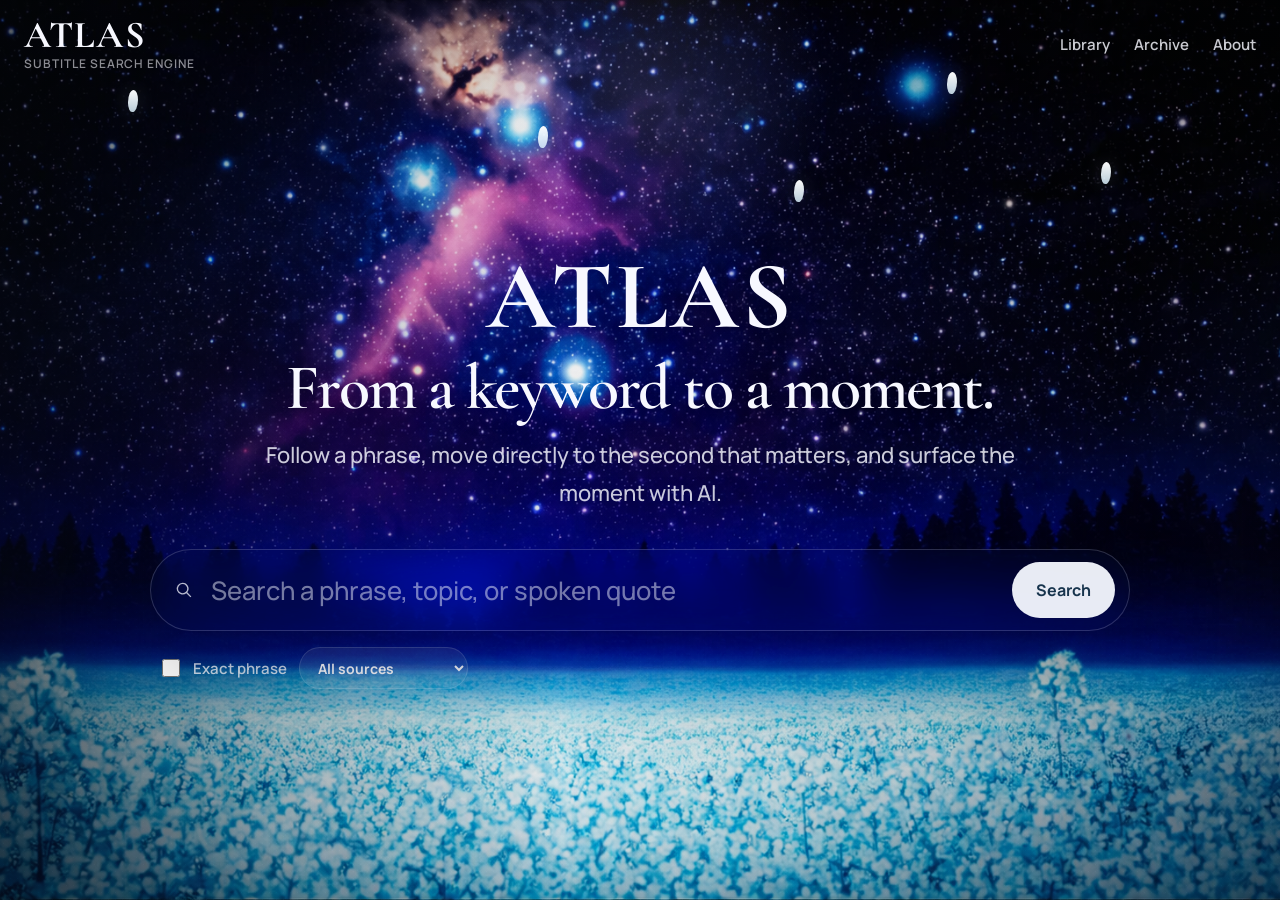
==== commit 45f3c144: "Refine About page design and route" ====
--- a/templates/index.html
+++ b/templates/index.html
@@ -38,8 +38,9 @@
       </a>
 
       <nav class="top-nav">
-        <a href="/results?q=Gemini" class="nav-link">Results</a>
         <a href="/library" class="nav-link">Library</a>
+        <a href="/archive" class="nav-link">Archive</a>
+        <a href="/about" class="nav-link">About</a>
       </nav>
     </header>
 
@@ -97,11 +98,9 @@
               </button>
             </div>
 
-            <div class="search-hints">
-              <span class="hints-label">Try</span>
-              <button type="button" class="hint-chip" data-query="artificial intelligence">artificial intelligence</button>
-              <button type="button" class="hint-chip" data-query="Gemini">Gemini</button>
-              <button type="button" class="hint-chip" data-query="deepfake">deepfake</button>
+            <div class="search-history">
+              <span id="history-label" class="history-label" style="display: none;">Recent</span>
+              <div id="history-chips" class="history-chips"></div>
             </div>
           </div>
         </form>
--- a/static/css/index.css
+++ b/static/css/index.css
@@ -323,21 +323,35 @@
   transform: translateY(-1px);
 }
 
-.search-hints {
+.search-history {
   display: flex;
   gap: 10px;
   flex-wrap: wrap;
   align-items: center;
-  color: rgba(247, 248, 255, 0.82);
+  justify-content: flex-end;
+  min-height: 38px;
+  min-width: 0;
+}
+
+.history-label {
+  color: rgba(247, 248, 255, 0.68);
   font-size: 14px;
-}
-
-.hints-label {
-  color: rgba(247, 248, 255, 0.68);
   font-weight: 600;
 }
 
-.hint-chip {
+.history-chips {
+  display: flex;
+  gap: 10px;
+  flex-wrap: wrap;
+  align-items: center;
+  justify-content: flex-end;
+}
+
+.history-chip {
+  max-width: 220px;
+  overflow: hidden;
+  text-overflow: ellipsis;
+  white-space: nowrap;
   border: 1px solid rgba(229, 238, 255, 0.16);
   background: rgba(255, 255, 255, 0.08);
   color: #f7f8ff;
@@ -347,7 +361,7 @@
   transition: border-color 0.18s ease, background 0.18s ease, transform 0.18s ease;
 }
 
-.hint-chip:hover {
+.history-chip:hover {
   border-color: rgba(229, 238, 255, 0.28);
   background: rgba(255, 255, 255, 0.14);
   transform: translateY(-1px);
@@ -675,8 +689,13 @@
     width: 100%;
   }
 
-  .search-hints {
+  .search-history {
     width: 100%;
+    justify-content: flex-start;
+  }
+
+  .history-chips {
+    justify-content: flex-start;
   }
 
   .home-source-modal-dialog {
@@ -738,6 +757,10 @@
 }
 
 @media (max-width: 620px) {
+  .top-nav {
+    gap: 16px;
+  }
+
   .search-controls-left {
     flex-direction: column;
     align-items: stretch;
@@ -748,8 +771,16 @@
     width: 100%;
   }
 
-  .search-hints {
+  .search-history {
     gap: 8px;
+  }
+
+  .history-chips {
+    gap: 8px;
+  }
+
+  .history-chip {
+    max-width: 100%;
   }
 
   .home-source-modal {
